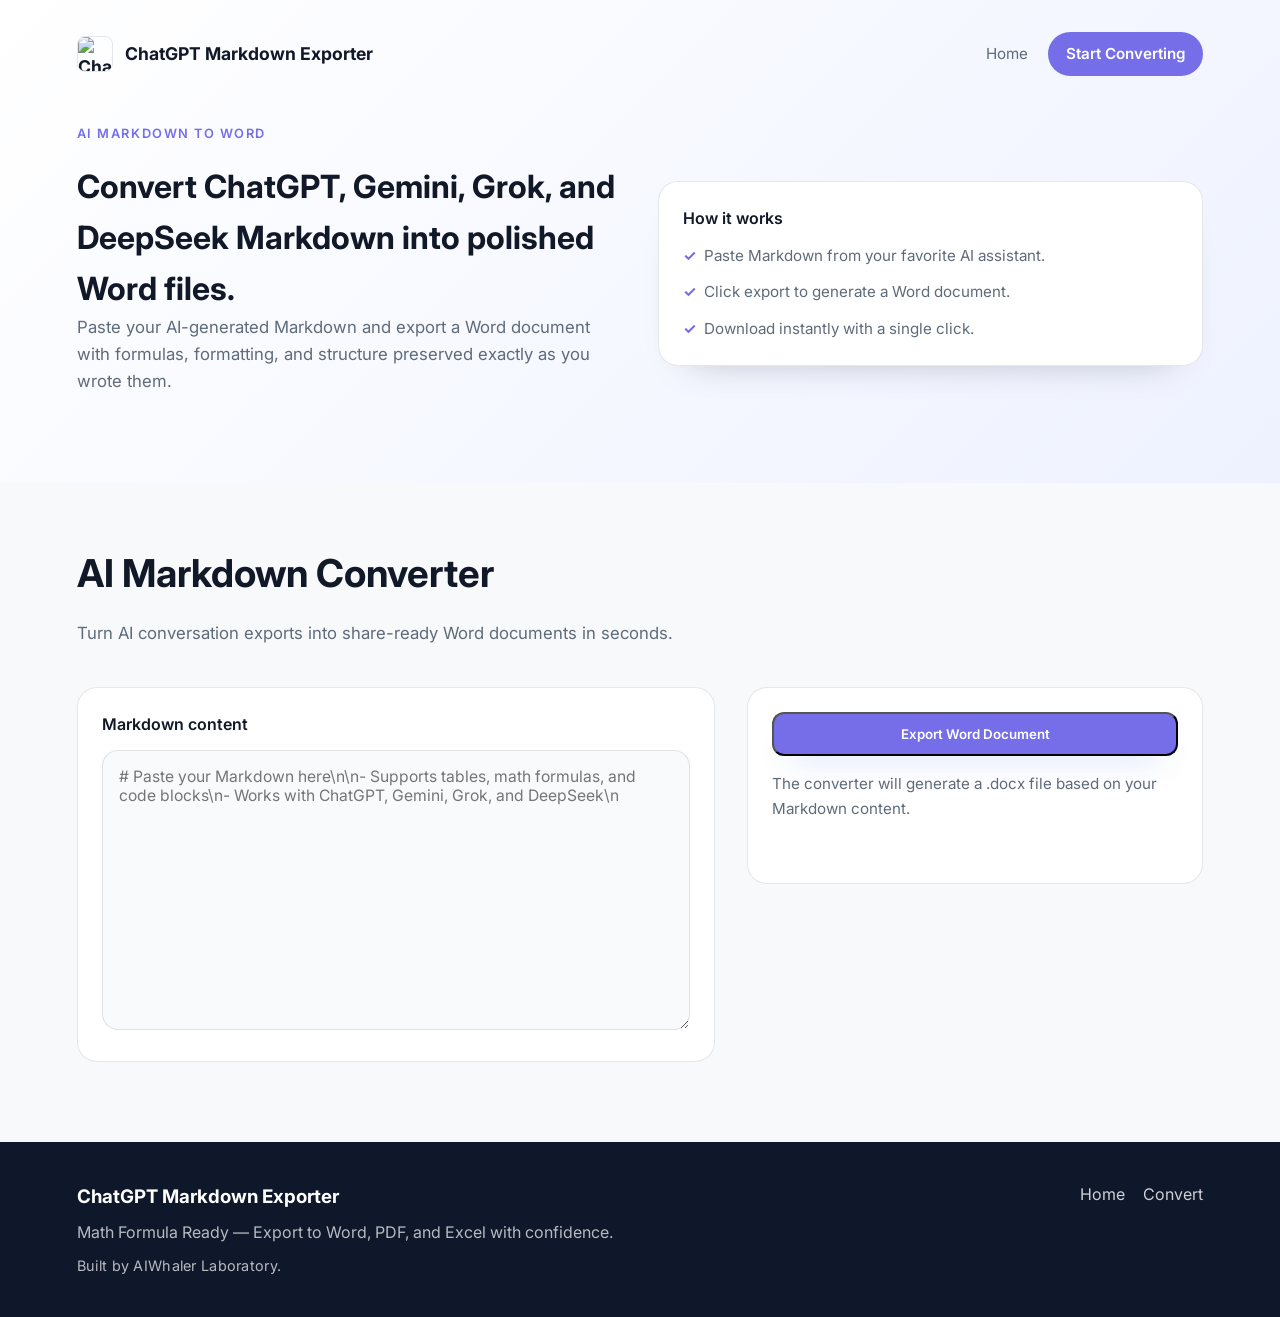
==== converter.html @ 29f6eaa0 "Add AI Markdown to Word converter page" ====
<!DOCTYPE html>
<html lang="en">
  <head>
    <meta charset="UTF-8" />
    <meta name="viewport" content="width=device-width, initial-scale=1.0" />
    <title>AI Markdown to Word Converter</title>
    <link
      rel="icon"
      href="https://7365-seekservice-9gkeeztlfcb2a6d4-1301441002.tcb.qcloud.la/logo128-main.png?sign=91a44f82a4d02e41f3d0ae887a38d1a4&t=1769847241"
    />
    <link rel="preconnect" href="https://fonts.googleapis.com" />
    <link rel="preconnect" href="https://fonts.gstatic.com" crossorigin />
    <link
      href="https://fonts.googleapis.com/css2?family=Inter:wght@300;400;500;600;700&display=swap"
      rel="stylesheet"
    />
    <link rel="stylesheet" href="styles.css" />
  </head>
  <body>
    <header class="hero converter-hero">
      <nav class="nav">
        <div class="logo">
          <img
            src="https://7365-seekservice-9gkeeztlfcb2a6d4-1301441002.tcb.qcloud.la/ai2word_icon.png?sign=c99882cadaaf3a16b8267b5e173eb190&t=1769842865"
            alt="ChatGPT Markdown Exporter logo"
          />
          <span>ChatGPT Markdown Exporter</span>
        </div>
        <div class="nav-links">
          <a href="index.html">Home</a>
          <a class="nav-cta" href="#converter">Start Converting</a>
        </div>
      </nav>
      <div class="converter-hero-content">
        <div>
          <p class="eyebrow">AI Markdown to Word</p>
          <h1>Convert ChatGPT, Gemini, Grok, and DeepSeek Markdown into polished Word files.</h1>
          <p class="subhead">
            Paste your AI-generated Markdown and export a Word document with formulas, formatting,
            and structure preserved exactly as you wrote them.
          </p>
        </div>
        <div class="converter-card">
          <div class="converter-card-title">How it works</div>
          <ul>
            <li>Paste Markdown from your favorite AI assistant.</li>
            <li>Click export to generate a Word document.</li>
            <li>Download instantly with a single click.</li>
          </ul>
        </div>
      </div>
    </header>

    <main>
      <section id="converter" class="section converter-section">
        <div class="section-heading">
          <h2>AI Markdown Converter</h2>
          <p>Turn AI conversation exports into share-ready Word documents in seconds.</p>
        </div>
        <div class="converter-grid">
          <div class="converter-input">
            <label for="markdownInput">Markdown content</label>
            <textarea
              id="markdownInput"
              placeholder="# Paste your Markdown here\n\n- Supports tables, math formulas, and code blocks\n- Works with ChatGPT, Gemini, Grok, and DeepSeek\n"
            ></textarea>
          </div>
          <div class="converter-actions">
            <button class="primary-button" id="exportBtn" type="button">Export Word Document</button>
            <p class="converter-note">
              The converter will generate a .docx file based on your Markdown content.
            </p>
            <div class="converter-status" id="statusMessage" role="status"></div>
          </div>
        </div>
      </section>
    </main>

    <div class="loading-overlay" id="loadingOverlay" aria-live="polite" aria-busy="true">
      <div class="spinner"></div>
      <p>Generating your Word document...</p>
    </div>

    <footer>
      <div>
        <h3>ChatGPT Markdown Exporter</h3>
        <p>Math Formula Ready — Export to Word, PDF, and Excel with confidence.</p>
        <p class="developer-name">Built by AIWhaler Laboratory.</p>
      </div>
      <div class="footer-links">
        <a href="index.html">Home</a>
        <a href="#converter">Convert</a>
      </div>
    </footer>

    <script>
      const exportBtn = document.getElementById("exportBtn");
      const markdownInput = document.getElementById("markdownInput");
      const loadingOverlay = document.getElementById("loadingOverlay");
      const statusMessage = document.getElementById("statusMessage");

      const setStatus = (message, isError = false) => {
        statusMessage.textContent = message;
        statusMessage.classList.toggle("is-error", isError);
      };

      const toggleLoading = (isLoading) => {
        loadingOverlay.classList.toggle("is-visible", isLoading);
      };

      exportBtn.addEventListener("click", async () => {
        const content = markdownInput.value.trim();

        if (!content) {
          setStatus("Please paste Markdown content before exporting.", true);
          return;
        }

        setStatus("");
        toggleLoading(true);

        try {
          const response = await fetch(
            "https://seekservice-9gkeeztlfcb2a6d4-1301441002.ap-shanghai.app.tcloudbase.com/pc2word",
            {
              method: "POST",
              headers: {
                "Content-Type": "application/json",
              },
              body: JSON.stringify({
                content,
                modeId: "ai2word",
              }),
            }
          );

          const result = await response.json();

          if (result.code !== 0 || !result.doc_url) {
            setStatus("Export failed. Please try again later.", true);
            toggleLoading(false);
            return;
          }

          const fileResponse = await fetch(result.doc_url);
          const fileBlob = await fileResponse.blob();
          const blobUrl = URL.createObjectURL(fileBlob);
          const link = document.createElement("a");
          link.href = blobUrl;
          link.download = "ai2word.docx";
          document.body.appendChild(link);
          link.click();
          link.remove();
          URL.revokeObjectURL(blobUrl);
          setStatus("Your Word document is ready and downloading.");
        } catch (error) {
          setStatus("Network error. Please check your connection and retry.", true);
        } finally {
          toggleLoading(false);
        }
      });
    </script>
  </body>
</html>
---- styles.css ----
:root {
  color-scheme: light;
  --bg: #f8f9fb;
  --text: #111827;
  --muted: #5f6b7a;
  --primary: #766ee9;
  --primary-dark: #5f57d8;
  --card: #ffffff;
  --border: rgba(15, 23, 42, 0.1);
  --accent: #eef2ff;
}

* {
  box-sizing: border-box;
  margin: 0;
  padding: 0;
  font-family: "Inter", system-ui, -apple-system, sans-serif;
}

body {
  background: var(--bg);
  color: var(--text);
  line-height: 1.6;
}

a {
  text-decoration: none;
  color: inherit;
}

.hero {
  background: linear-gradient(135deg, #ffffff 0%, #eef2ff 100%);
  padding: 32px 6vw 80px;
}

.converter-hero {
  padding-bottom: 60px;
}

.converter-hero-content {
  display: grid;
  grid-template-columns: repeat(auto-fit, minmax(260px, 1fr));
  gap: 36px;
  align-items: center;
}

.converter-card {
  background: white;
  border-radius: 20px;
  padding: 24px;
  border: 1px solid var(--border);
  box-shadow: 0 20px 40px -32px rgba(15, 23, 42, 0.4);
}

.converter-card-title {
  font-weight: 600;
  margin-bottom: 12px;
}

.converter-card ul {
  list-style: none;
  display: grid;
  gap: 12px;
  color: var(--muted);
  font-size: 0.95rem;
}

.converter-card li::before {
  content: "✓";
  color: var(--primary);
  font-weight: 700;
  margin-right: 8px;
}

.nav {
  display: flex;
  align-items: center;
  justify-content: space-between;
  gap: 24px;
  margin-bottom: 48px;
}

.logo {
  display: flex;
  align-items: center;
  gap: 12px;
  font-weight: 700;
  font-size: 1.1rem;
  color: var(--text);
}

.logo img {
  width: 36px;
  height: 36px;
  border-radius: 8px;
  object-fit: cover;
  border: 1px solid var(--border);
}

.nav-links {
  display: flex;
  align-items: center;
  gap: 20px;
  font-size: 0.95rem;
  color: var(--muted);
  flex-wrap: wrap;
}

.nav-cta {
  padding: 10px 18px;
  border-radius: 999px;
  background: var(--primary);
  color: white;
  font-weight: 600;
}

.hero-content {
  display: grid;
  grid-template-columns: repeat(auto-fit, minmax(280px, 1fr));
  gap: 48px;
  align-items: center;
}

.hero-text h1 {
  font-size: clamp(2.4rem, 4vw, 3.4rem);
  line-height: 1.1;
  margin-bottom: 20px;
}

.eyebrow {
  text-transform: uppercase;
  font-weight: 600;
  letter-spacing: 0.12em;
  color: var(--primary);
  font-size: 0.8rem;
  margin-bottom: 16px;
}

.subhead {
  color: var(--muted);
  font-size: 1.05rem;
  margin-bottom: 28px;
}

.hero-actions {
  display: flex;
  flex-wrap: wrap;
  gap: 16px;
  margin-bottom: 28px;
}

.primary-button,
.secondary-button {
  padding: 12px 22px;
  border-radius: 12px;
  font-weight: 600;
  display: inline-flex;
  align-items: center;
  justify-content: center;
  gap: 8px;
}

.primary-button {
  background: var(--primary);
  color: white;
  box-shadow: 0 18px 30px -20px rgba(36, 82, 244, 0.7);
}

.primary-button:hover {
  background: var(--primary-dark);
}

.secondary-button {
  background: white;
  border: 1px solid var(--border);
  color: var(--text);
}

.store-badges {
  display: flex;
  flex-wrap: wrap;
  gap: 12px;
  align-items: center;
}

.store-badge {
  display: inline-flex;
  align-items: center;
}

.store-badge img {
  height: 44px;
  width: auto;
  display: block;
}

.hero-highlights {
  display: grid;
  grid-template-columns: repeat(auto-fit, minmax(160px, 1fr));
  gap: 16px;
}

.hero-highlights div {
  background: white;
  border-radius: 14px;
  padding: 16px;
  border: 1px solid var(--border);
}

.highlight-title {
  display: block;
  font-weight: 600;
  margin-bottom: 4px;
}

.highlight-text {
  color: var(--muted);
  font-size: 0.9rem;
}

.hero-card {
  background: var(--card);
  border-radius: 24px;
  padding: 28px;
  border: 1px solid var(--border);
  box-shadow: 0 30px 60px -50px rgba(15, 23, 42, 0.4);
}

.card-image {
  border-radius: 18px;
  overflow: hidden;
  margin-bottom: 16px;
  border: 1px solid var(--border);
}

.card-image img {
  width: 100%;
  display: block;
}
.card-label {
  text-transform: uppercase;
  font-size: 0.75rem;
  letter-spacing: 0.08em;
  color: var(--muted);
  margin-bottom: 16px;
}

.card-block {
  background: var(--accent);
  border-radius: 16px;
  padding: 18px;
  margin-bottom: 16px;
}

.card-title {
  font-weight: 600;
  margin-bottom: 12px;
}

.card-preview {
  display: grid;
  gap: 12px;
  font-size: 0.95rem;
  color: var(--text);
}

.card-caption {
  font-size: 0.75rem;
  text-transform: uppercase;
  color: var(--muted);
  margin-bottom: 6px;
  letter-spacing: 0.08em;
}

.math {
  font-weight: 600;
}

.math-block {
  background: white;
  border-radius: 12px;
  padding: 12px;
  border: 1px solid var(--border);
  font-family: "Courier New", monospace;
  font-size: 0.95rem;
}

.pill-row {
  display: flex;
  flex-wrap: wrap;
  gap: 10px;
}

.pill-row span {
  background: white;
  border-radius: 999px;
  padding: 6px 14px;
  font-weight: 600;
  border: 1px solid var(--border);
}

.section {
  padding: 80px 6vw;
}

.converter-section {
  padding-top: 60px;
}

.converter-grid {
  display: grid;
  grid-template-columns: minmax(0, 1.4fr) minmax(0, 1fr);
  gap: 32px;
  align-items: start;
}

.converter-input {
  background: white;
  border-radius: 20px;
  padding: 24px;
  border: 1px solid var(--border);
}

.converter-input label {
  display: block;
  font-weight: 600;
  margin-bottom: 12px;
}

.converter-input textarea {
  width: 100%;
  min-height: 280px;
  border-radius: 16px;
  border: 1px solid var(--border);
  padding: 16px;
  font-family: "Inter", system-ui, -apple-system, sans-serif;
  font-size: 0.98rem;
  resize: vertical;
  background: #f8fafc;
}

.converter-input textarea:focus {
  outline: 2px solid rgba(118, 110, 233, 0.35);
  border-color: rgba(118, 110, 233, 0.4);
}

.converter-actions {
  background: white;
  border-radius: 20px;
  padding: 24px;
  border: 1px solid var(--border);
  display: grid;
  gap: 16px;
}

.converter-note {
  color: var(--muted);
  font-size: 0.95rem;
}

.converter-status {
  font-weight: 600;
  color: var(--primary-dark);
  min-height: 22px;
}

.converter-status.is-error {
  color: #dc2626;
}

.loading-overlay {
  position: fixed;
  inset: 0;
  background: rgba(15, 23, 42, 0.7);
  display: flex;
  flex-direction: column;
  align-items: center;
  justify-content: center;
  color: white;
  gap: 16px;
  opacity: 0;
  pointer-events: none;
  transition: opacity 0.2s ease;
  z-index: 1000;
}

.loading-overlay.is-visible {
  opacity: 1;
  pointer-events: all;
}

.spinner {
  width: 48px;
  height: 48px;
  border-radius: 50%;
  border: 4px solid rgba(255, 255, 255, 0.25);
  border-top-color: white;
  animation: spin 0.8s linear infinite;
}

@keyframes spin {
  to {
    transform: rotate(360deg);
  }
}

.section-heading {
  max-width: 720px;
  margin-bottom: 40px;
}

.section-heading h2 {
  font-size: clamp(1.8rem, 3vw, 2.4rem);
  margin-bottom: 16px;
}

.section-heading p {
  color: var(--muted);
  font-size: 1.05rem;
}

.section-media {
  margin-bottom: 32px;
  border-radius: 20px;
  overflow: hidden;
  border: 1px solid var(--border);
  box-shadow: 0 24px 48px -40px rgba(15, 23, 42, 0.4);
  max-width: 860px;
  margin-left: auto;
  margin-right: auto;
}

.section-media img {
  width: 100%;
  display: block;
}
.feature-grid,
.privacy-grid {
  display: grid;
  grid-template-columns: repeat(auto-fit, minmax(220px, 1fr));
  gap: 20px;
}

.feature-grid article,
.privacy-grid div {
  background: white;
  padding: 20px;
  border-radius: 16px;
  border: 1px solid var(--border);
}

.feature-grid h3,
.privacy-grid h3 {
  margin-bottom: 8px;
  font-size: 1.05rem;
}

.feature-grid p,
.privacy-grid p {
  color: var(--muted);
  font-size: 0.96rem;
}

.audience-grid {
  display: grid;
  grid-template-columns: repeat(auto-fit, minmax(200px, 1fr));
  gap: 16px;
}

.audience-card {
  background: white;
  padding: 22px;
  border-radius: 16px;
  border: 1px solid var(--border);
  font-weight: 600;
  text-align: center;
}

.cta {
  background: var(--primary);
  color: white;
  display: flex;
  flex-wrap: wrap;
  align-items: center;
  justify-content: space-between;
  gap: 20px;
  border-radius: 24px;
  margin: 0 6vw 80px;
  padding: 48px;
}

.cta-actions {
  display: flex;
  flex-wrap: wrap;
  gap: 16px;
}

.cta p {
  color: rgba(255, 255, 255, 0.85);
  max-width: 520px;
}

.cta .cta-subhead {
  color: rgba(255, 255, 255, 0.75);
  margin-top: 12px;
  font-size: 0.98rem;
}

footer {
  background: #0f172a;
  color: white;
  padding: 40px 6vw;
  display: flex;
  flex-wrap: wrap;
  gap: 20px;
  justify-content: space-between;
}

footer p {
  color: rgba(255, 255, 255, 0.7);
  margin-top: 8px;
}

.developer-name {
  font-size: 0.9rem;
  letter-spacing: 0.02em;
}

.footer-links {
  display: flex;
  gap: 18px;
  flex-wrap: wrap;
  color: rgba(255, 255, 255, 0.8);
}

@media (max-width: 720px) {
  .nav {
    flex-direction: column;
    align-items: flex-start;
  }

  .converter-grid {
    grid-template-columns: 1fr;
  }

  .cta {
    margin: 0 4vw 60px;
  }
}
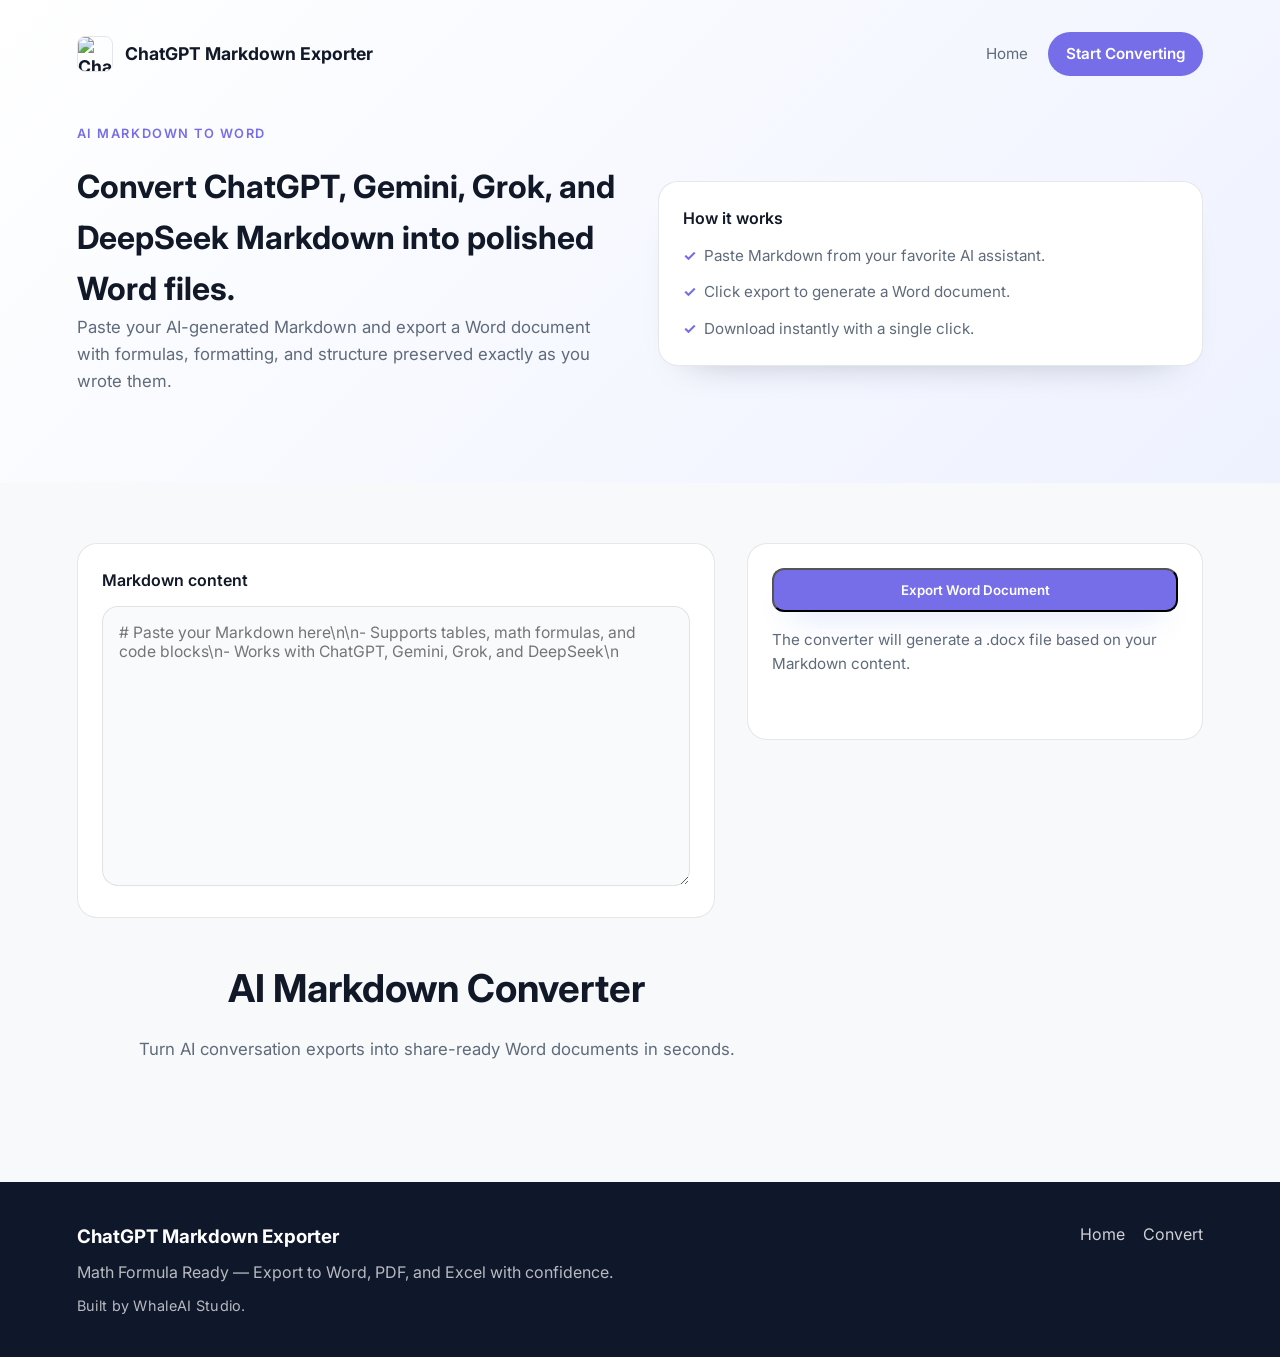
==== commit a27c8632: "Polish buttons and converter layout" ====
--- a/converter.html
+++ b/converter.html
@@ -53,11 +53,7 @@
 
     <main>
       <section id="converter" class="section converter-section">
-        <div class="section-heading">
-          <h2>AI Markdown Converter</h2>
-          <p>Turn AI conversation exports into share-ready Word documents in seconds.</p>
-        </div>
-        <div class="converter-grid">
+        <div class="converter-grid converter-grid-highlight">
           <div class="converter-input">
             <label for="markdownInput">Markdown content</label>
             <textarea
@@ -73,6 +69,10 @@
             <div class="converter-status" id="statusMessage" role="status"></div>
           </div>
         </div>
+        <div class="section-heading converter-copy">
+          <h2>AI Markdown Converter</h2>
+          <p>Turn AI conversation exports into share-ready Word documents in seconds.</p>
+        </div>
       </section>
     </main>
 
@@ -85,7 +85,7 @@
       <div>
         <h3>ChatGPT Markdown Exporter</h3>
         <p>Math Formula Ready — Export to Word, PDF, and Excel with confidence.</p>
-        <p class="developer-name">Built by AIWhaler Laboratory.</p>
+        <p class="developer-name">Built by WhaleAI Studio.</p>
       </div>
       <div class="footer-links">
         <a href="index.html">Home</a>
--- a/styles.css
+++ b/styles.css
@@ -144,9 +144,10 @@
 
 .hero-actions {
   display: flex;
-  flex-wrap: wrap;
-  gap: 16px;
+  flex-wrap: nowrap;
+  gap: 14px;
   margin-bottom: 28px;
+  align-items: center;
 }
 
 .primary-button,
@@ -172,13 +173,17 @@
 
 .secondary-button {
   background: white;
-  border: 1px solid var(--border);
-  color: var(--text);
+  border: 1px solid var(--primary);
+  color: var(--primary);
+}
+
+.secondary-button:hover {
+  background: rgba(118, 110, 233, 0.1);
 }
 
 .store-badges {
   display: flex;
-  flex-wrap: wrap;
+  flex-wrap: nowrap;
   gap: 12px;
   align-items: center;
 }
@@ -305,6 +310,14 @@
 
 .converter-section {
   padding-top: 60px;
+}
+
+.converter-grid-highlight {
+  margin-bottom: 40px;
+}
+
+.converter-copy {
+  text-align: center;
 }
 
 .converter-grid {
@@ -491,8 +504,9 @@
 
 .cta-actions {
   display: flex;
-  flex-wrap: wrap;
-  gap: 16px;
+  flex-wrap: nowrap;
+  gap: 14px;
+  align-items: center;
 }
 
 .cta p {
@@ -539,6 +553,16 @@
     align-items: flex-start;
   }
 
+  .hero-actions,
+  .cta-actions,
+  .store-badges {
+    flex-wrap: wrap;
+  }
+
+  .converter-copy {
+    text-align: left;
+  }
+
   .converter-grid {
     grid-template-columns: 1fr;
   }
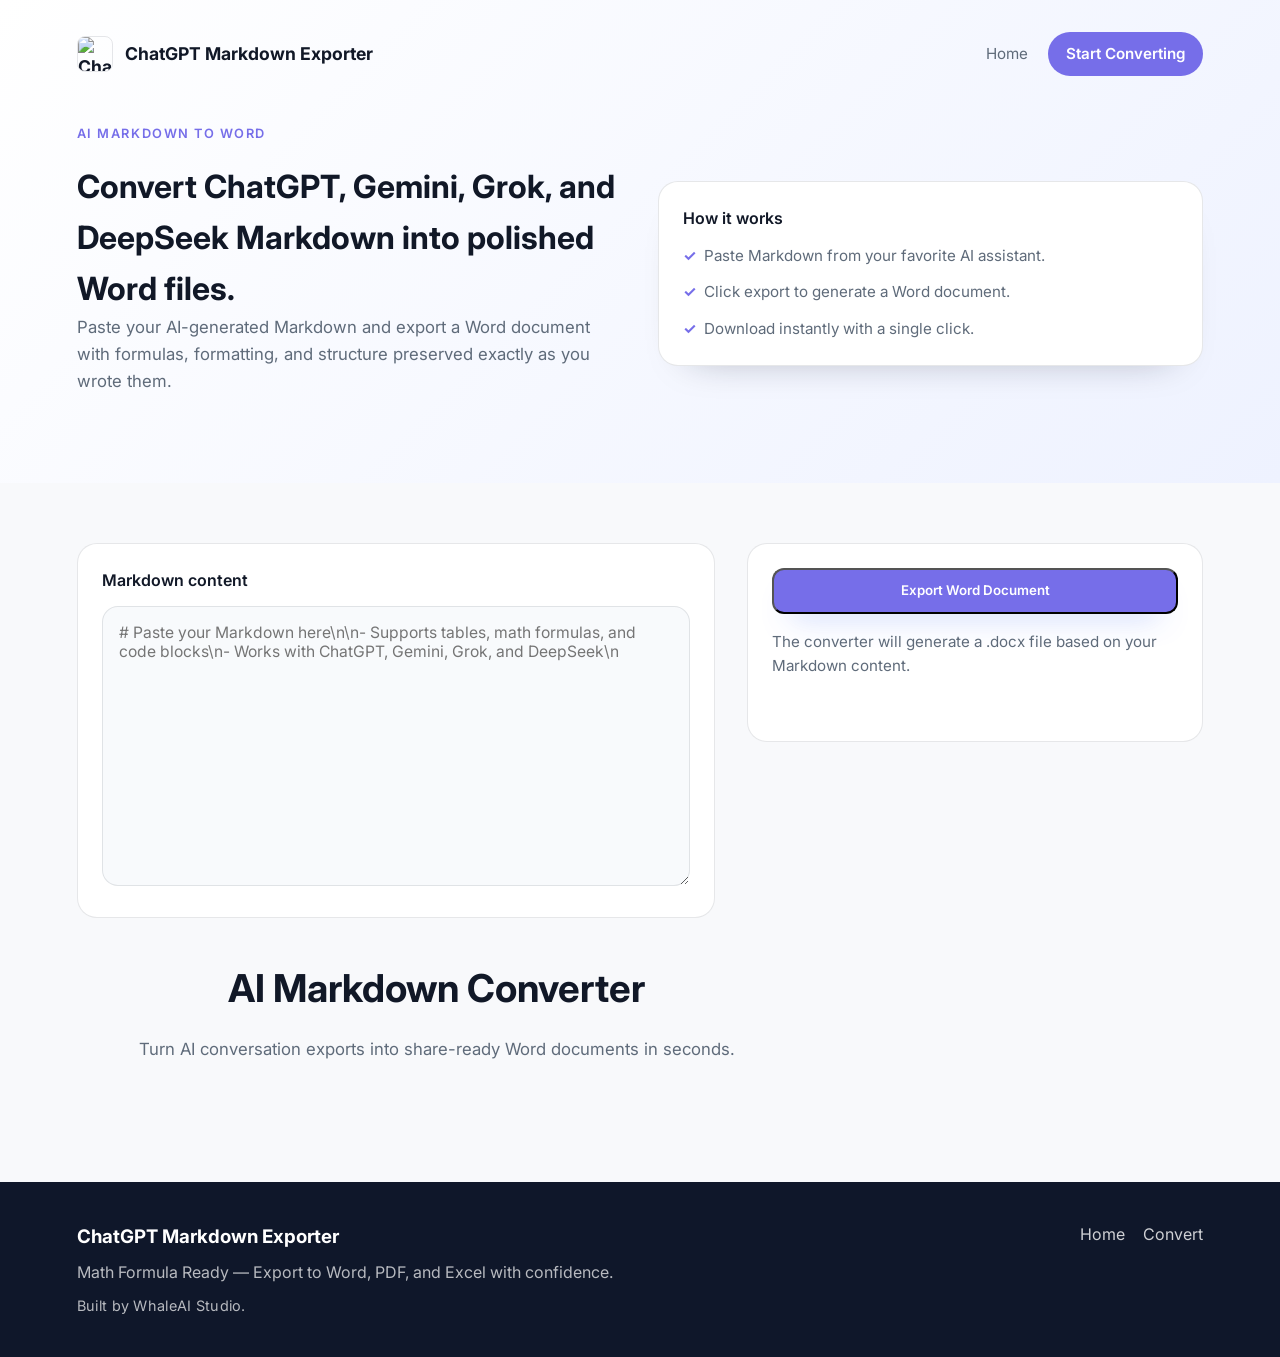
==== commit 98def21f: "Update download filename and button styles" ====
--- a/converter.html
+++ b/converter.html
@@ -147,7 +147,7 @@
           const blobUrl = URL.createObjectURL(fileBlob);
           const link = document.createElement("a");
           link.href = blobUrl;
-          link.download = "ai2word.docx";
+          link.download = `ai2word_${Date.now()}.docx`;
           document.body.appendChild(link);
           link.click();
           link.remove();
--- a/styles.css
+++ b/styles.css
@@ -144,7 +144,7 @@
 
 .hero-actions {
   display: flex;
-  flex-wrap: nowrap;
+  flex-wrap: wrap;
   gap: 14px;
   margin-bottom: 28px;
   align-items: center;
@@ -159,6 +159,9 @@
   align-items: center;
   justify-content: center;
   gap: 8px;
+  line-height: 1;
+  min-height: 46px;
+  white-space: nowrap;
 }
 
 .primary-button {
@@ -504,7 +507,7 @@
 
 .cta-actions {
   display: flex;
-  flex-wrap: nowrap;
+  flex-wrap: wrap;
   gap: 14px;
   align-items: center;
 }
@@ -553,12 +556,6 @@
     align-items: flex-start;
   }
 
-  .hero-actions,
-  .cta-actions,
-  .store-badges {
-    flex-wrap: wrap;
-  }
-
   .converter-copy {
     text-align: left;
   }
